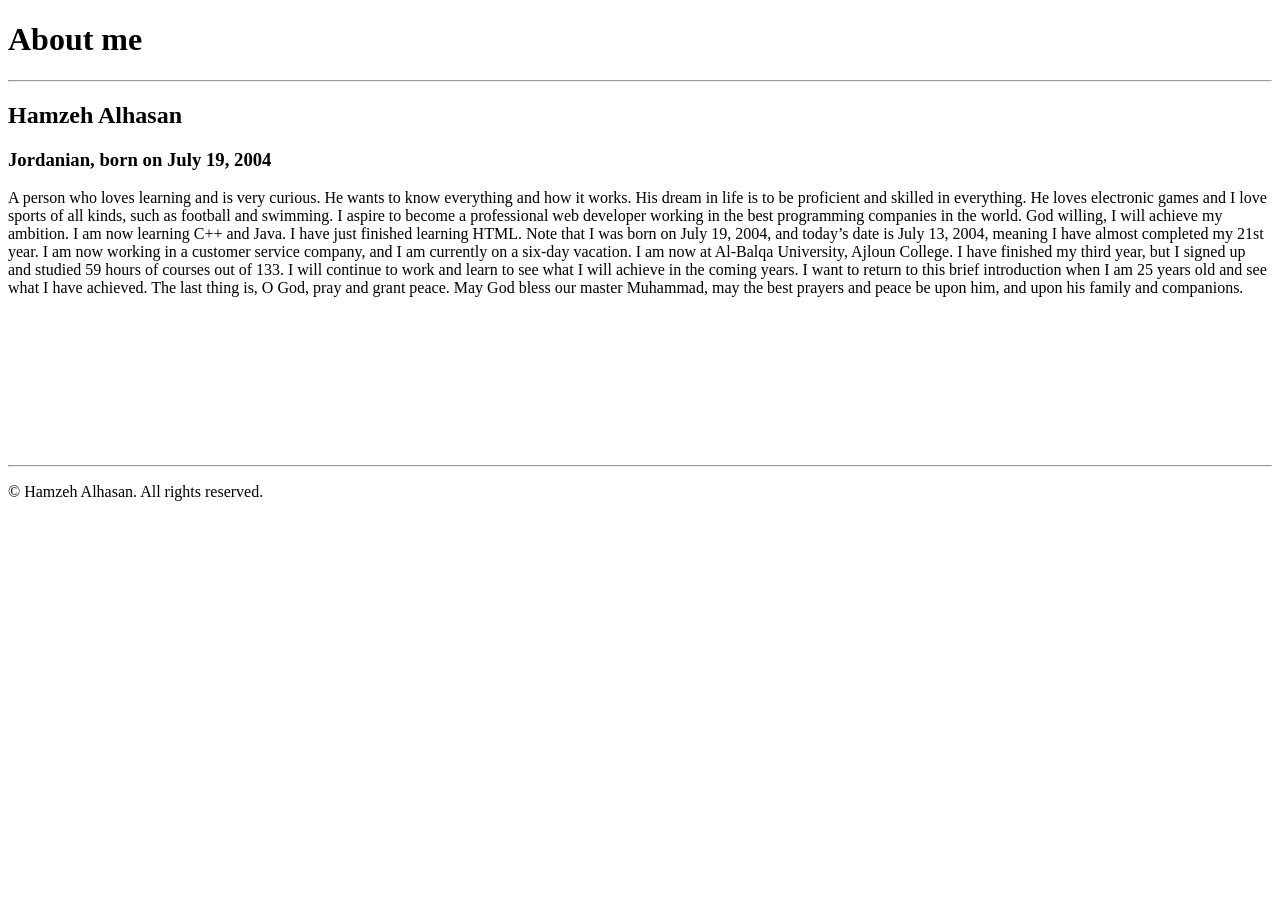
==== aboutMe.html @ 76123468 "Add files via upload" ====
<!DOCTYPE html>
<html lang="en">
<head>
    <meta charset="UTF-8">
    <meta name="viewport" content="width=device-width, initial-scale=1.0">
    <title>About me</title>
</head>
<body>
    <h1>About me</h1>
    <hr>
    <h2>Hamzeh Alhasan</h2>
    <h3>Jordanian, born on July 19, 2004</h3>
    <p>A person who loves learning and is very curious. He wants to know everything and how it works. His dream in life is to be proficient and skilled in everything. He loves electronic games and I love sports of all kinds, such as football and swimming. I aspire to become a professional web developer working in the best programming companies in the world. God willing, I will achieve my ambition. I am now learning C++ and Java. I have just finished learning HTML. Note that I was born on July 19, 2004, and today’s date is July 13, 2004, meaning I have almost completed my 21st year. I am now working in a customer service company, and I am currently on a six-day vacation. I am now at Al-Balqa University, Ajloun College. I have finished my third year, but I signed up and studied 59 hours of courses out of 133. I will continue to work and learn to see what I will achieve in the coming years. I want to return to this brief introduction when I am 25 years old and see what I have achieved. The last thing is, O God, pray and grant peace. May God bless our master Muhammad, may the best prayers and peace be upon him, and upon his family and companions.</p>
<br>
<br>
<br>
<br>
<br>
<br>
<br>
<br>
<hr>
<p>© Hamzeh Alhasan. All rights reserved.</p>
</body>
</html>
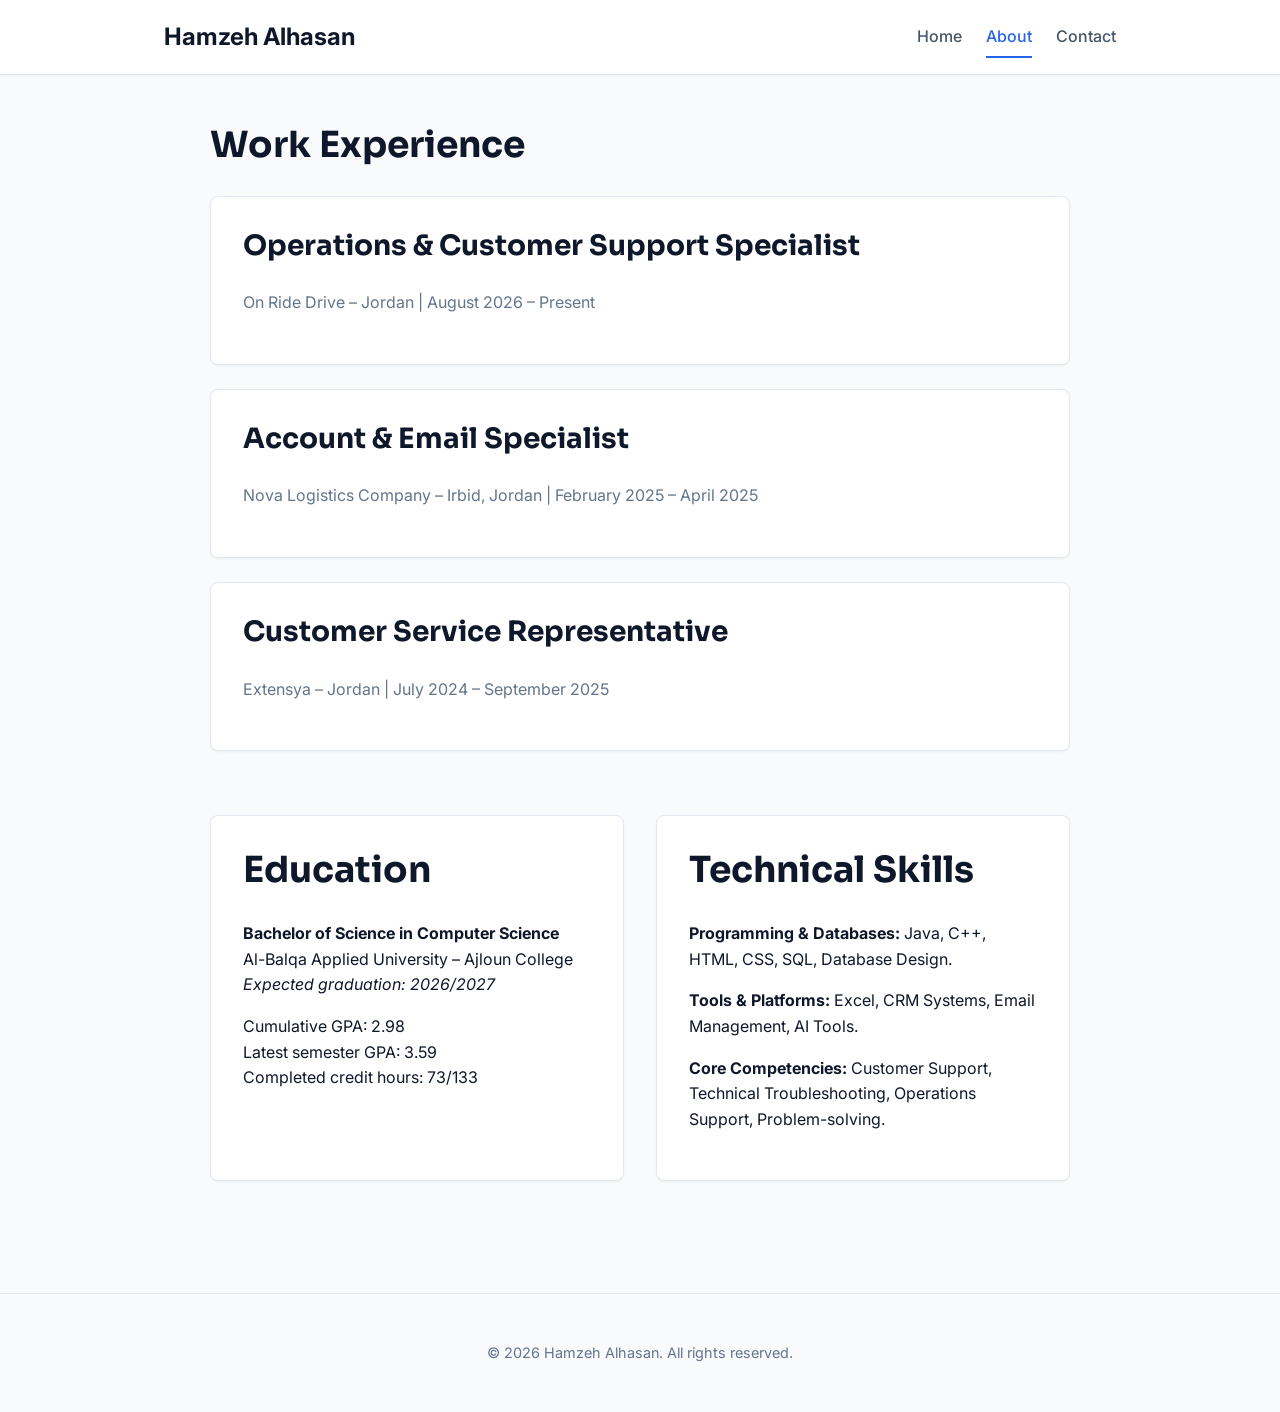
==== commit b025392b: "Publish updated professional portfolio" ====
--- a/aboutMe.html
+++ b/aboutMe.html
@@ -1,25 +1,71 @@
-<!DOCTYPE html>
-<html lang="en">
-<head>
-    <meta charset="UTF-8">
-    <meta name="viewport" content="width=device-width, initial-scale=1.0">
-    <title>About me</title>
-</head>
-<body>
-    <h1>About me</h1>
-    <hr>
-    <h2>Hamzeh Alhasan</h2>
-    <h3>Jordanian, born on July 19, 2004</h3>
-    <p>A person who loves learning and is very curious. He wants to know everything and how it works. His dream in life is to be proficient and skilled in everything. He loves electronic games and I love sports of all kinds, such as football and swimming. I aspire to become a professional web developer working in the best programming companies in the world. God willing, I will achieve my ambition. I am now learning C++ and Java. I have just finished learning HTML. Note that I was born on July 19, 2004, and today’s date is July 13, 2004, meaning I have almost completed my 21st year. I am now working in a customer service company, and I am currently on a six-day vacation. I am now at Al-Balqa University, Ajloun College. I have finished my third year, but I signed up and studied 59 hours of courses out of 133. I will continue to work and learn to see what I will achieve in the coming years. I want to return to this brief introduction when I am 25 years old and see what I have achieved. The last thing is, O God, pray and grant peace. May God bless our master Muhammad, may the best prayers and peace be upon him, and upon his family and companions.</p>
-<br>
-<br>
-<br>
-<br>
-<br>
-<br>
-<br>
-<br>
-<hr>
-<p>© Hamzeh Alhasan. All rights reserved.</p>
-</body>
-</html>+<!DOCTYPE html>
+<html lang="en">
+<head>
+    <meta charset="UTF-8">
+    <meta name="viewport" content="width=device-width, initial-scale=1.0">
+    <title>About | Hamzeh Alhasan</title>
+    <link href="https://fonts.googleapis.com/css2?family=Inter:wght@400;500;700&family=Sora:wght@600;700&display=swap" rel="stylesheet">
+    <link rel="stylesheet" href="./css/style.css">
+</head>
+<body>
+
+    <header class="site-header">
+        <div class="container nav-inner">
+            <a class="wordmark" href="./index.html">Hamzeh Alhasan</a>
+            <nav class="site-nav">
+                <a href="./index.html">Home</a>
+                <a href="./aboutMe.html" style="color: var(--accent);">About</a>
+                <a href="./contact.html">Contact</a>
+            </nav>
+        </div>
+    </header>
+
+    <main class="container" style="padding: 3rem 0;">
+
+        <!-- Experience Section -->
+        <section style="margin-bottom: 4rem;">
+            <h2>Work Experience</h2>
+            <div class="card" style="margin-bottom: 1.5rem;">
+                <h3>Operations & Customer Support Specialist</h3>
+                <p style="color: var(--text-muted);">On Ride Drive – Jordan | August 2026 – Present</p>
+            </div>
+            <div class="card" style="margin-bottom: 1.5rem;">
+                <h3>Account & Email Specialist</h3>
+                <p style="color: var(--text-muted);">Nova Logistics Company – Irbid, Jordan | February 2025 – April 2025</p>
+            </div>
+            <div class="card">
+                <h3>Customer Service Representative</h3>
+                <p style="color: var(--text-muted);">Extensya – Jordan | July 2024 – September 2025</p>
+            </div>
+        </section>
+
+        <!-- Education & Skills -->
+        <section class="grid-2" style="margin-bottom: 4rem;">
+            <div class="card">
+                <h2>Education</h2>
+                <p><strong>Bachelor of Science in Computer Science</strong><br>
+                Al-Balqa Applied University – Ajloun College<br>
+                <em>Expected graduation: 2026/2027</em></p>
+                <p>Cumulative GPA: 2.98<br>
+                Latest semester GPA: 3.59<br>
+                Completed credit hours: 73/133</p>
+            </div>
+            <div class="card">
+                <h2>Technical Skills</h2>
+                <p><strong>Programming & Databases:</strong> Java, C++, HTML, CSS, SQL, Database Design.</p>
+                <p><strong>Tools & Platforms:</strong> Excel, CRM Systems, Email Management, AI Tools.</p>
+                <p><strong>Core Competencies:</strong> Customer Support, Technical Troubleshooting, Operations Support, Problem-solving.</p>
+            </div>
+        </section>
+
+    </main>
+
+    <footer class="site-footer" style="padding: 2rem 0; text-align: center; color: var(--text-muted); font-size: 0.9rem; border-top: 1px solid var(--border);">
+        <div class="container">
+            <p>© 2026 Hamzeh Alhasan. All rights reserved.</p>
+        </div>
+    </footer>
+
+    <script src="./js/main.js" defer></script>
+</body>
+</html>
--- a/css/style.css
+++ b/css/style.css
@@ -0,0 +1,212 @@
+/* ============================================================
+   Hamzeh Alhasan — Professional Portfolio
+   Design System: Refined Slate & Blue Palette
+   ============================================================ */
+
+:root {
+    --bg: #f8fafc;
+    --surface: #ffffff;
+    --text-primary: #0f172a;
+    --text-secondary: #475569;
+    --text-muted: #64748b;
+    --accent: #2563eb;
+    --accent-hover: #1d4ed8;
+    --border: #e2e8f0;
+    --shadow-sm: 0 1px 2px 0 rgba(0, 0, 0, 0.05);
+    --shadow-md: 0 4px 6px -1px rgba(0, 0, 0, 0.1), 0 2px 4px -1px rgba(0, 0, 0, 0.06);
+    --radius: 8px;
+    --container-max: 1000px;
+    --transition-fast: all 0.2s ease-in-out;
+    --transition-medium: all 0.3s cubic-bezier(0.4, 0, 0.2, 1);
+}
+
+*, *::before, *::after { box-sizing: border-box; }
+
+html { scroll-behavior: smooth; }
+
+body {
+    margin: 0;
+    font-family: 'Inter', -apple-system, BlinkMacSystemFont, "Segoe UI", Roboto, sans-serif;
+    background-color: var(--bg);
+    color: var(--text-primary);
+    line-height: 1.6;
+    display: flex;
+    flex-direction: column;
+    min-height: 100vh;
+}
+
+/* Typography */
+h1, h2, h3, h4 { font-family: 'Sora', sans-serif; color: var(--text-primary); margin-top: 0; line-height: 1.2; }
+h1 { font-size: clamp(2rem, 4vw, 3rem); }
+h2 { font-size: clamp(1.5rem, 3vw, 2.25rem); }
+h3 { font-size: clamp(1.25rem, 2.5vw, 1.75rem); }
+h4 { font-size: 1.125rem; }
+p { margin-bottom: 1rem; }
+a { color: var(--accent); text-decoration: none; transition: var(--transition-fast); }
+a:hover { color: var(--accent-hover); text-decoration: underline; }
+
+/* Layout */
+.container { max-width: var(--container-max); margin: 0 auto; padding: 0 1.5rem; }
+main { flex-grow: 1; }
+
+.section-spacing { padding: 4rem 0; }
+.section-heading { text-align: center; margin-bottom: 3rem; font-size: 2.5rem; }
+
+/* Navigation */
+.site-header { background: var(--surface); border-bottom: 1px solid var(--border); padding: 1rem 0; position: sticky; top: 0; z-index: 100; box-shadow: var(--shadow-sm); }
+.nav-inner { display: flex; justify-content: space-between; align-items: center; flex-wrap: wrap; gap: 1rem; }
+.wordmark { font-weight: 700; font-size: 1.5rem; color: var(--text-primary); }
+.site-nav { display: flex; gap: 1.5rem; align-items: center; }
+.site-nav a { font-weight: 500; color: var(--text-secondary); padding: 0.5rem 0; position: relative; }
+.site-nav a:hover, .site-nav a.is-active { color: var(--accent); }
+.site-nav a.is-active::after { content: ''; position: absolute; left: 0; bottom: 0; width: 100%; height: 2px; background: var(--accent); }
+
+/* Buttons */
+.btn { display: inline-flex; align-items: center; justify-content: center; padding: 0.75rem 1.5rem; border-radius: var(--radius); font-weight: 600; cursor: pointer; border: 1px solid transparent; text-align: center; white-space: nowrap; transition: var(--transition-fast); }
+.btn-primary { background: var(--accent); color: white; }
+.btn-primary:hover { background: var(--accent-hover); transform: translateY(-2px); box-shadow: var(--shadow-md); }
+.btn-secondary { background: var(--surface); color: var(--text-primary); border-color: var(--border); }
+.btn-secondary:hover { border-color: var(--accent); transform: translateY(-2px); box-shadow: var(--shadow-md); }
+.btn-sm { padding: 0.5rem 1rem; font-size: 0.9rem; }
+
+/* Cards */
+.card { background: var(--surface); border: 1px solid var(--border); border-radius: var(--radius); padding: 2rem; box-shadow: var(--shadow-sm); transition: var(--transition-medium); }
+.card:hover { box-shadow: var(--shadow-md); transform: translateY(-5px); }
+
+/* Hero Section Specific */
+.hero {
+    padding: 6rem 0;
+    text-align: center;
+}
+.hero h1 { font-size: clamp(2.5rem, 5vw, 4rem); margin-bottom: 1rem; }
+.hero p { font-size: clamp(1rem, 2vw, 1.25rem); color: var(--text-secondary); max-width: 800px; margin: 0 auto 2rem; }
+.hero-buttons { display: flex; gap: 1.5rem; justify-content: center; margin-top: 2.5rem; flex-wrap: wrap; }
+
+/* Grid Layouts */
+.grid-2, .grid-3 { display: grid; gap: 2rem; }
+.grid-2 { grid-template-columns: repeat(auto-fit, minmax(300px, 1fr)); }
+.grid-3 { grid-template-columns: repeat(auto-fit, minmax(280px, 1fr)); }
+
+/* About Me specific */
+.profile-image-container { text-align: center; margin-bottom: 3rem; }
+.profile-image { width: 180px; height: 180px; border-radius: 50%; object-fit: cover; border: 4px solid var(--accent); box-shadow: var(--shadow-md); }
+.prose-content { max-width: 750px; margin: 0 auto; }
+.prose-content h2 { margin-top: 3rem; margin-bottom: 1.5rem; }
+.experience-item { margin-bottom: 2rem; padding-bottom: 1.5rem; border-bottom: 1px dashed var(--border); }
+.experience-item:last-child { border-bottom: none; margin-bottom: 0; padding-bottom: 0; }
+
+/* Certifications & Recognition specific */
+.cert-card {
+    text-align: center;
+    padding: 1.5rem;
+    display: flex;
+    flex-direction: column;
+}
+.cert-icon {
+    font-size: 3rem;
+    margin-bottom: 1rem;
+    color: var(--accent);
+}
+.cert-card h3 { font-size: 1.1rem; margin-bottom: 0.5rem; }
+.cert-card p { font-size: 0.9rem; color: var(--text-muted); margin-bottom: 1rem; }
+.cert-card .btn-group {
+    display: flex;
+    gap: 0.5rem;
+    justify-content: center;
+    margin-top: auto;
+}
+
+/* Contact Page specific */
+.contact-info { margin-top: 3rem; }
+.contact-list { list-style: none; padding: 0; margin: 0; }
+.contact-list li { display: flex; align-items: center; gap: 1.25rem; margin-bottom: 1.5rem; font-size: 1.1rem; }
+.contact-list li:last-child { margin-bottom: 0; }
+.contact-list strong { color: var(--text-primary); }
+.contact-icon { font-size: 1.5rem; color: var(--accent); width: 1.5em; text-align: center; }
+
+/* Project Page Specific */
+.project-detail-card {
+    max-width: 900px;
+    margin: 0 auto;
+    text-align: center;
+}
+.project-detail-card img {
+    max-width: 100%;
+    border-radius: var(--radius);
+    margin-bottom: 2rem;
+}
+
+/* CV Fullscreen Page Specific */
+.cv-viewer-card {
+    max-width: 1000px;
+    margin: 0 auto;
+    padding: 2rem;
+    text-align: center;
+}
+.cv-viewer-card embed, .cv-viewer-card img {
+    width: 100%;
+    height: 80vh;
+    border: 1px solid var(--border);
+    border-radius: var(--radius);
+    margin-bottom: 2rem;
+}
+
+/* Location Page Specific */
+.location-card {
+    max-width: 800px;
+    margin: 0 auto;
+    text-align: center;
+}
+.location-card .map-embed {
+    width: 100%;
+    height: 400px;
+    border: 1px solid var(--border);
+    border-radius: var(--radius);
+    margin-top: 2rem;
+}
+
+/* Footer */
+.site-footer { padding: 2rem 0; text-align: center; color: var(--text-muted); font-size: 0.9rem; border-top: 1px solid var(--border); margin-top: auto; }
+
+/* Scroll to top button */
+.scroll-to-top {
+    position: fixed;
+    bottom: 2rem;
+    right: 2rem;
+    background: var(--accent);
+    color: white;
+    width: 44px;
+    height: 44px;
+    border-radius: 50%;
+    display: flex;
+    align-items: center;
+    justify-content: center;
+    font-size: 1.8rem;
+    box-shadow: var(--shadow-md);
+    transition: var(--transition-fast);
+    opacity: 0;
+    visibility: hidden;
+    cursor: pointer;
+    border: none;
+}
+
+.scroll-to-top.show {
+    opacity: 1;
+    visibility: visible;
+}
+
+.fade-in-element { opacity: 0; transform: translateY(20px); transition: opacity 0.6s ease-out, transform 0.6s ease-out; }
+.fade-in-element.fade-in-visible { opacity: 1; transform: translateY(0); }
+
+/* Responsive Adjustments */
+@media (max-width: 768px) {
+    .nav-inner { flex-direction: column; align-items: flex-start; gap: 0.5rem; }
+    .site-nav { justify-content: center; width: 100%; gap: 1rem; }
+    .hero h1 { font-size: clamp(2rem, 6vw, 3rem); }
+    .hero p { font-size: 1rem; }
+    .hero-buttons { flex-direction: column; align-items: center; }
+    .section-spacing { padding: 3rem 0; }
+    .section-heading { font-size: 2rem; }
+    .grid-2, .grid-3 { grid-template-columns: 1fr; }
+    .card { padding: 1.5rem; }
+}
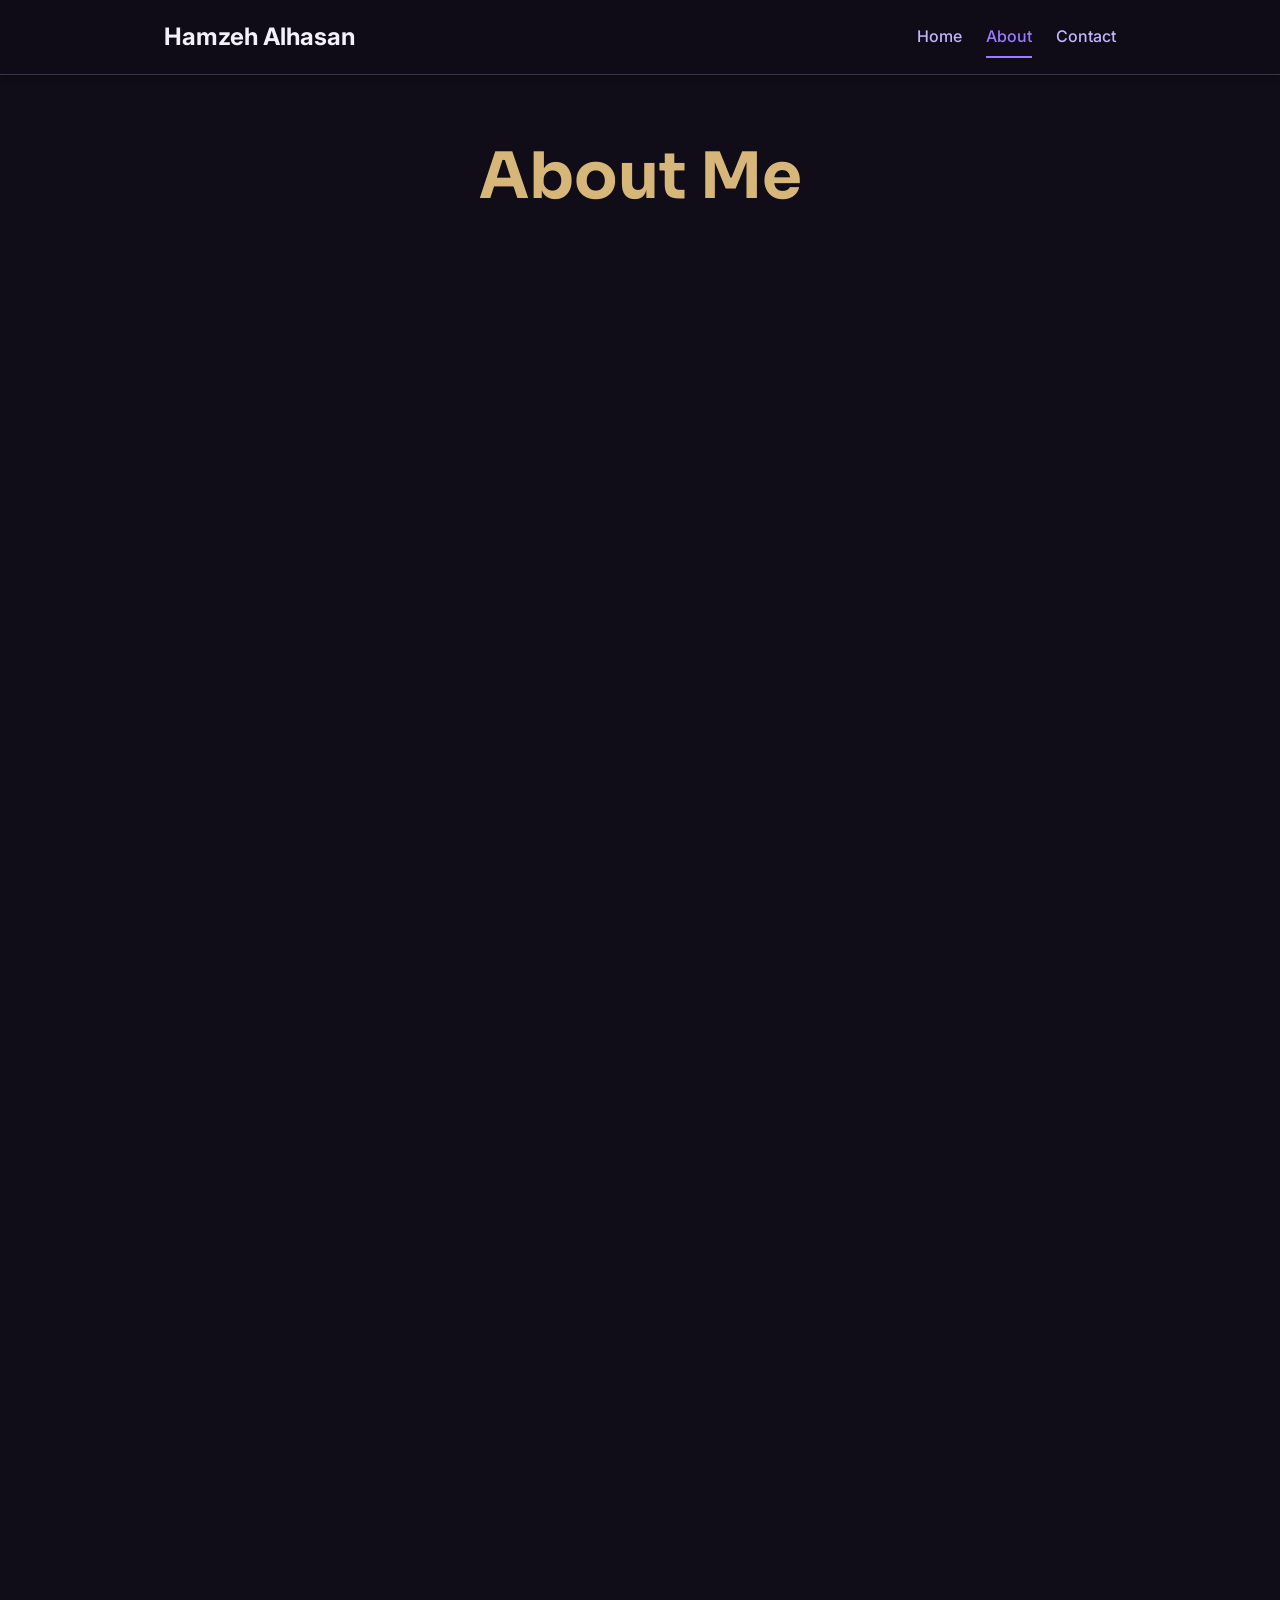
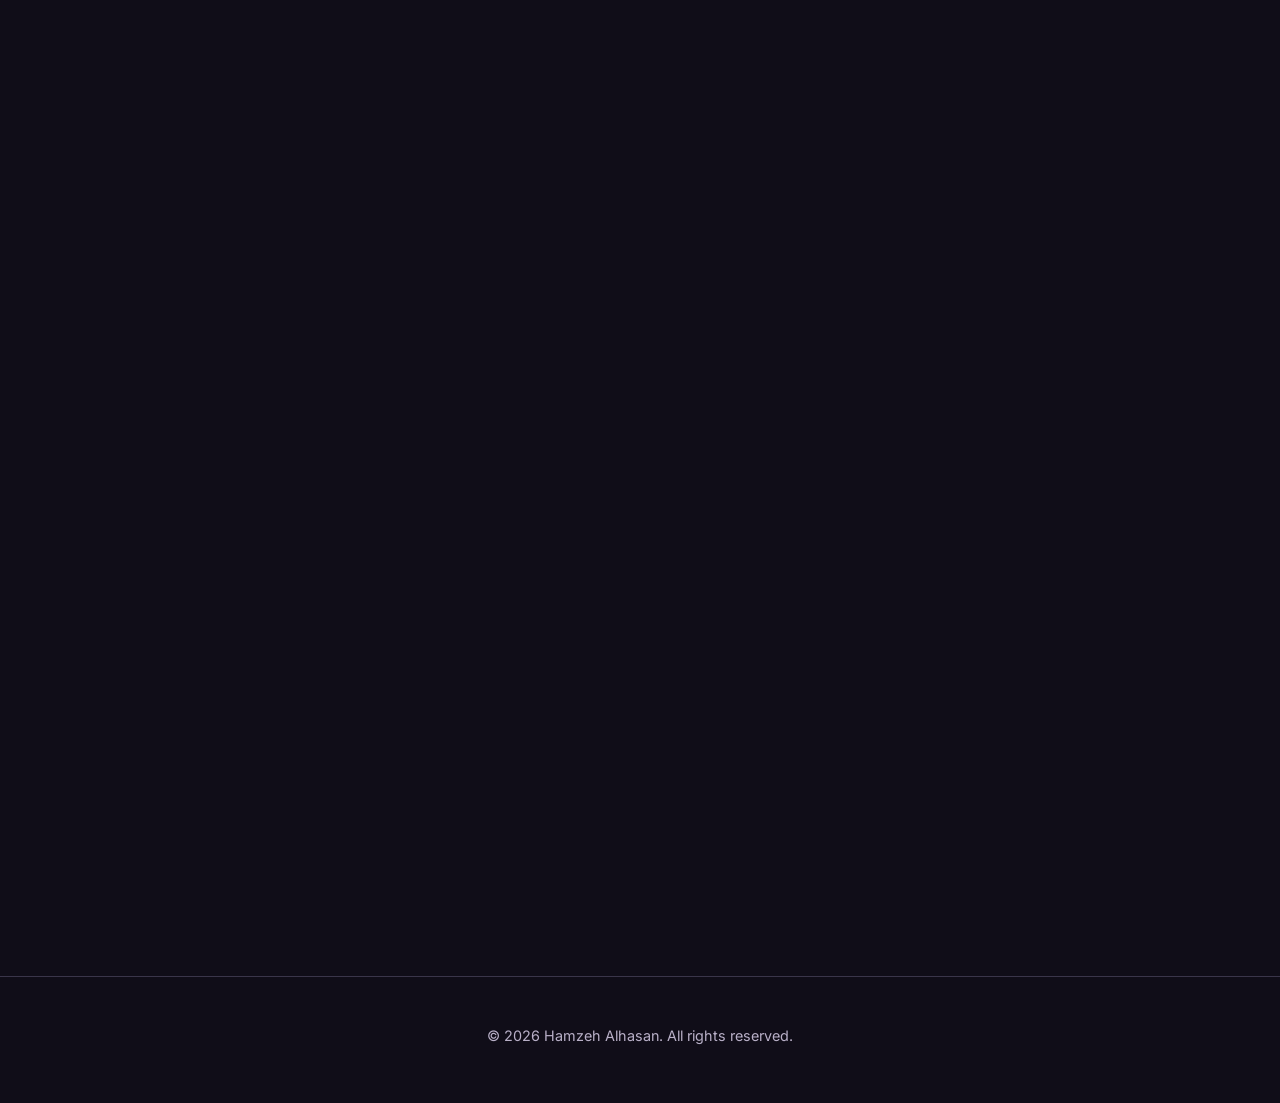
==== commit 44326134: "Implement Portfolio Layout Foundation - Phase 1 - Establish global Dark Purple Luxury theme CSS syst" ====
--- a/aboutMe.html
+++ b/aboutMe.html
@@ -4,6 +4,7 @@
     <meta charset="UTF-8">
     <meta name="viewport" content="width=device-width, initial-scale=1.0">
     <title>About | Hamzeh Alhasan</title>
+    <meta name="description" content="Learn more about Hamzeh Alhasan: his professional background, education, technical skills, and core competencies.">
     <link href="https://fonts.googleapis.com/css2?family=Inter:wght@400;500;700&family=Sora:wght@600;700&display=swap" rel="stylesheet">
     <link rel="stylesheet" href="./css/style.css">
 </head>
@@ -12,55 +13,123 @@
     <header class="site-header">
         <div class="container nav-inner">
             <a class="wordmark" href="./index.html">Hamzeh Alhasan</a>
-            <nav class="site-nav">
+            <nav class="site-nav" aria-label="Main navigation">
                 <a href="./index.html">Home</a>
-                <a href="./aboutMe.html" style="color: var(--accent);">About</a>
+                <a href="./aboutMe.html" class="is-active">About</a>
                 <a href="./contact.html">Contact</a>
             </nav>
         </div>
     </header>
 
-    <main class="container" style="padding: 3rem 0;">
+    <main class="container section-padding">
+        <h1 class="section-heading">About Me</h1>
 
-        <!-- Experience Section -->
-        <section style="margin-bottom: 4rem;">
-            <h2>Work Experience</h2>
-            <div class="card" style="margin-bottom: 1.5rem;">
-                <h3>Operations & Customer Support Specialist</h3>
-                <p style="color: var(--text-muted);">On Ride Drive – Jordan | August 2026 – Present</p>
-            </div>
-            <div class="card" style="margin-bottom: 1.5rem;">
-                <h3>Account & Email Specialist</h3>
-                <p style="color: var(--text-muted);">Nova Logistics Company – Irbid, Jordan | February 2025 – April 2025</p>
-            </div>
-            <div class="card">
-                <h3>Customer Service Representative</h3>
-                <p style="color: var(--text-muted);">Extensya – Jordan | July 2024 – September 2025</p>
+        <p class="about-intro text-secondary fade-in-element">
+            I'm a Computer Science student at Al-Balqa Applied University with practical experience in customer support, technical operations, and logistics. I'm passionate about technology, continuous learning, and developing my skills to contribute to meaningful digital solutions.
+        </p>
+
+        <!-- Work Experience -->
+        <section class="fade-in-element" style="margin-bottom: var(--spacing-xxl);">
+            <h2 style="text-align: center;">Work Experience</h2>
+            <div class="experience-timeline">
+                <div class="experience-item">
+                    <h3>Operations & Customer Support Specialist</h3>
+                    <p class="duration">On Ride Drive – Jordan | August 2026 – Present</p>
+                    <ul class="text-secondary">
+                        <li>Provided comprehensive technical and operational support to customers and drivers.</li>
+                        <li>Managed logistics and addressed service-related inquiries through multiple digital channels.</li>
+                        <li>Contributed to optimizing workflow processes for improved efficiency.</li>
+                    </ul>
+                </div>
+                <div class="experience-item">
+                    <h3>Account & Email Specialist</h3>
+                    <p class="duration">Nova Logistics Company – Irbid, Jordan | February 2025 – April 2025</p>
+                    <ul class="text-secondary">
+                        <li>Handled customer accounts and managed email communications for logistics operations.</li>
+                        <li>Ensured timely and accurate information exchange with clients and partners.</li>
+                        <li>Assisted in resolving account-related issues and maintaining customer satisfaction.</li>
+                    </ul>
+                </div>
+                <div class="experience-item">
+                    <h3>Customer Service Representative</h3>
+                    <p class="duration">Extensya – Jordan | July 2024 – September 2025</p>
+                    <ul class="text-secondary">
+                        <li>Resolved customer inquiries and complaints with efficiency and professionalism.</li>
+                        <li>Provided comprehensive support across various service areas.</li>
+                        <li>Maintained high levels of customer satisfaction and adherence to service standards.</li>
+                    </ul>
+                </div>
             </div>
         </section>
 
         <!-- Education & Skills -->
-        <section class="grid-2" style="margin-bottom: 4rem;">
-            <div class="card">
+        <section class="grid-2 fade-in-element">
+            <div class="card education-section">
                 <h2>Education</h2>
-                <p><strong>Bachelor of Science in Computer Science</strong><br>
-                Al-Balqa Applied University – Ajloun College<br>
-                <em>Expected graduation: 2026/2027</em></p>
-                <p>Cumulative GPA: 2.98<br>
-                Latest semester GPA: 3.59<br>
-                Completed credit hours: 73/133</p>
+                <p>
+                    <strong>Bachelor of Science in Computer Science</strong><br>
+                    Al-Balqa Applied University – Ajloun College<br>
+                    <em>Expected graduation: 2026/2027</em>
+                </p>
+                <p class="text-secondary">
+                    Cumulative GPA: 2.98<br>
+                    Latest semester GPA: 3.59<br>
+                    Completed credit hours: 73/133
+                </p>
+                <h4 style="margin-top: var(--spacing-lg);">Relevant Coursework:</h4>
+                <ul class="text-secondary" style="list-style: none; padding: 0;">
+                    <li>• Database Design & Management</li>
+                    <li>• Java Programming</li>
+                    <li>• Object-Oriented Programming (C++)</li>
+                    <li>• Data Structures & Algorithms</li>
+                    <li>• Computer Networks</li>
+                    <li>• Discrete Mathematics</li>
+                </ul>
             </div>
-            <div class="card">
-                <h2>Technical Skills</h2>
-                <p><strong>Programming & Databases:</strong> Java, C++, HTML, CSS, SQL, Database Design.</p>
-                <p><strong>Tools & Platforms:</strong> Excel, CRM Systems, Email Management, AI Tools.</p>
-                <p><strong>Core Competencies:</strong> Customer Support, Technical Troubleshooting, Operations Support, Problem-solving.</p>
+
+            <div class="card skills-section">
+                <h2>Skills & Competencies</h2>
+
+                <div class="skill-category">
+                    <h3>Programming & Databases</h3>
+                    <ul class="skill-list">
+                        <li>Java</li>
+                        <li>C++</li>
+                        <li>HTML</li>
+                        <li>CSS</li>
+                        <li>SQL</li>
+                        <li>Database Design & Management</li>
+                    </ul>
+                </div>
+
+                <div class="skill-category">
+                    <h3>Tools & Platforms</h3>
+                    <ul class="skill-list">
+                        <li>Microsoft Excel</li>
+                        <li>CRM Systems</li>
+                        <li>Email Management</li>
+                        <li>Data Entry</li>
+                        <li>AI Tools</li>
+                    </ul>
+                </div>
+
+                <div class="skill-category">
+                    <h3>Core Competencies</h3>
+                    <ul class="skill-list">
+                        <li>Customer Support</li>
+                        <li>Technical Troubleshooting</li>
+                        <li>Operations Support</li>
+                        <li>Communication</li>
+                        <li>Complaint Management</li>
+                        <li>Problem-solving</li>
+                        <li>Workflow Optimization</li>
+                    </ul>
+                </div>
             </div>
         </section>
-
     </main>
 
-    <footer class="site-footer" style="padding: 2rem 0; text-align: center; color: var(--text-muted); font-size: 0.9rem; border-top: 1px solid var(--border);">
+    <footer class="site-footer">
         <div class="container">
             <p>© 2026 Hamzeh Alhasan. All rights reserved.</p>
         </div>
--- a/css/style.css
+++ b/css/style.css
@@ -1,23 +1,33 @@
 /* ============================================================
    Hamzeh Alhasan — Professional Portfolio
-   Design System: Refined Slate & Blue Palette
+   Theme: Dark Purple Luxury
    ============================================================ */
 
 :root {
-    --bg: #f8fafc;
-    --surface: #ffffff;
-    --text-primary: #0f172a;
-    --text-secondary: #475569;
-    --text-muted: #64748b;
-    --accent: #2563eb;
-    --accent-hover: #1d4ed8;
-    --border: #e2e8f0;
-    --shadow-sm: 0 1px 2px 0 rgba(0, 0, 0, 0.05);
-    --shadow-md: 0 4px 6px -1px rgba(0, 0, 0, 0.1), 0 2px 4px -1px rgba(0, 0, 0, 0.06);
+    /* Color Palette */
+    --bg: #100D18;
+    --card: #1B1726;
+    --surface: #241F31;
+    --primary: #9B7BFF;
+    --primary-hover: #B49AFF;
+    --secondary: #C4B5FD;
+    --gold: #D6B779;
+    --text-primary: #F4F0FA;
+    --text-secondary: #C4B5FD;
+    --text-muted: #B9B0C8;
+    --border: #3A354A;
+
     --radius: 8px;
-    --container-max: 1000px;
-    --transition-fast: all 0.2s ease-in-out;
-    --transition-medium: all 0.3s cubic-bezier(0.4, 0, 0.2, 1);
+    --shadow-sm: 0 4px 6px -1px rgba(0, 0, 0, 0.3);
+    --shadow-md: 0 10px 15px -3px rgba(0, 0, 0, 0.4);
+    --transition: all 0.3s ease;
+
+    --spacing-xs: 0.5rem;   /* 8px */
+    --spacing-sm: 1rem;     /* 16px */
+    --spacing-md: 1.5rem;   /* 24px */
+    --spacing-lg: 2rem;     /* 32px */
+    --spacing-xl: 3rem;     /* 48px */
+    --spacing-xxl: 4rem;    /* 64px */
 }
 
 *, *::before, *::after { box-sizing: border-box; }
@@ -26,7 +36,7 @@
 
 body {
     margin: 0;
-    font-family: 'Inter', -apple-system, BlinkMacSystemFont, "Segoe UI", Roboto, sans-serif;
+    font-family: 'Inter', system-ui, sans-serif;
     background-color: var(--bg);
     color: var(--text-primary);
     line-height: 1.6;
@@ -36,93 +46,145 @@
 }
 
 /* Typography */
-h1, h2, h3, h4 { font-family: 'Sora', sans-serif; color: var(--text-primary); margin-top: 0; line-height: 1.2; }
-h1 { font-size: clamp(2rem, 4vw, 3rem); }
-h2 { font-size: clamp(1.5rem, 3vw, 2.25rem); }
-h3 { font-size: clamp(1.25rem, 2.5vw, 1.75rem); }
-h4 { font-size: 1.125rem; }
-p { margin-bottom: 1rem; }
-a { color: var(--accent); text-decoration: none; transition: var(--transition-fast); }
-a:hover { color: var(--accent-hover); text-decoration: underline; }
+h1, h2, h3, h4, h5, h6 { font-family: 'Sora', sans-serif; color: var(--text-primary); margin-top: 0; line-height: 1.2; }
+h1 { font-size: clamp(2.5rem, 5vw, 4rem); margin-bottom: var(--spacing-md); }
+h2 { font-size: clamp(2rem, 4vw, 3rem); margin-bottom: var(--spacing-lg); }
+h3 { font-size: clamp(1.5rem, 3vw, 2.25rem); margin-bottom: var(--spacing-md); }
+h4 { font-size: clamp(1.25rem, 2.5vw, 1.75rem); margin-bottom: var(--spacing-sm); }
+p { margin-bottom: var(--spacing-md); }
+.text-secondary { color: var(--text-secondary); }
+.text-muted { color: var(--text-muted); }
+
+a { color: var(--primary); text-decoration: none; transition: var(--transition); }
+a:hover { color: var(--primary-hover); text-decoration: underline; }
 
 /* Layout */
-.container { max-width: var(--container-max); margin: 0 auto; padding: 0 1.5rem; }
+.container { max-width: 1000px; margin: 0 auto; padding: 0 var(--spacing-md); }
 main { flex-grow: 1; }
 
-.section-spacing { padding: 4rem 0; }
-.section-heading { text-align: center; margin-bottom: 3rem; font-size: 2.5rem; }
+.section-padding { padding: var(--spacing-xxl) 0; }
+.section-heading { text-align: center; margin-bottom: var(--spacing-xl); color: var(--gold); }
 
 /* Navigation */
-.site-header { background: var(--surface); border-bottom: 1px solid var(--border); padding: 1rem 0; position: sticky; top: 0; z-index: 100; box-shadow: var(--shadow-sm); }
-.nav-inner { display: flex; justify-content: space-between; align-items: center; flex-wrap: wrap; gap: 1rem; }
+.site-header { background: rgba(16, 13, 24, 0.8); backdrop-filter: blur(10px); border-bottom: 1px solid var(--border); padding: var(--spacing-sm) 0; position: sticky; top: 0; z-index: 100; box-shadow: var(--shadow-sm); }
+.nav-inner { display: flex; justify-content: space-between; align-items: center; flex-wrap: wrap; gap: var(--spacing-sm); }
 .wordmark { font-weight: 700; font-size: 1.5rem; color: var(--text-primary); }
-.site-nav { display: flex; gap: 1.5rem; align-items: center; }
+.site-nav { display: flex; gap: var(--spacing-md); align-items: center; }
 .site-nav a { font-weight: 500; color: var(--text-secondary); padding: 0.5rem 0; position: relative; }
-.site-nav a:hover, .site-nav a.is-active { color: var(--accent); }
-.site-nav a.is-active::after { content: ''; position: absolute; left: 0; bottom: 0; width: 100%; height: 2px; background: var(--accent); }
+.site-nav a:hover, .site-nav a.is-active { color: var(--primary); }
+.site-nav a.is-active::after { content: ''; position: absolute; left: 0; bottom: 0; width: 100%; height: 2px; background: var(--primary); }
 
 /* Buttons */
-.btn { display: inline-flex; align-items: center; justify-content: center; padding: 0.75rem 1.5rem; border-radius: var(--radius); font-weight: 600; cursor: pointer; border: 1px solid transparent; text-align: center; white-space: nowrap; transition: var(--transition-fast); }
-.btn-primary { background: var(--accent); color: white; }
-.btn-primary:hover { background: var(--accent-hover); transform: translateY(-2px); box-shadow: var(--shadow-md); }
+.btn { display: inline-flex; align-items: center; justify-content: center; padding: 0.75rem 1.5rem; border-radius: var(--radius); font-weight: 600; cursor: pointer; border: 1px solid transparent; text-align: center; white-space: nowrap; transition: var(--transition); }
+.btn-primary { background: var(--primary); color: var(--bg); }
+.btn-primary:hover { background: var(--primary-hover); transform: translateY(-2px); box-shadow: var(--shadow-md); }
 .btn-secondary { background: var(--surface); color: var(--text-primary); border-color: var(--border); }
-.btn-secondary:hover { border-color: var(--accent); transform: translateY(-2px); box-shadow: var(--shadow-md); }
+.btn-secondary:hover { border-color: var(--primary); transform: translateY(-2px); box-shadow: var(--shadow-md); }
 .btn-sm { padding: 0.5rem 1rem; font-size: 0.9rem; }
 
 /* Cards */
-.card { background: var(--surface); border: 1px solid var(--border); border-radius: var(--radius); padding: 2rem; box-shadow: var(--shadow-sm); transition: var(--transition-medium); }
-.card:hover { box-shadow: var(--shadow-md); transform: translateY(-5px); }
+.card { background: var(--card); border: 1px solid var(--border); border-radius: var(--radius); padding: var(--spacing-xl); box-shadow: var(--shadow-sm); transition: var(--transition); }
+.card:hover { border-color: var(--primary); transform: translateY(-3px); box-shadow: var(--shadow-md); }
 
 /* Hero Section Specific */
-.hero {
-    padding: 6rem 0;
-    text-align: center;
-}
-.hero h1 { font-size: clamp(2.5rem, 5vw, 4rem); margin-bottom: 1rem; }
-.hero p { font-size: clamp(1rem, 2vw, 1.25rem); color: var(--text-secondary); max-width: 800px; margin: 0 auto 2rem; }
-.hero-buttons { display: flex; gap: 1.5rem; justify-content: center; margin-top: 2.5rem; flex-wrap: wrap; }
+.hero-section { padding: var(--spacing-xxl) 0; }
+.hero-content { text-align: center; }
+.hero-content h1 { font-size: clamp(2.5rem, 6vw, 4.5rem); margin-bottom: var(--spacing-sm); line-height: 1.1; color: var(--primary); }
+.hero-content .subtitle { font-size: clamp(1rem, 2.5vw, 1.5rem); color: var(--text-secondary); margin-bottom: var(--spacing-lg); max-width: 800px; margin-left: auto; margin-right: auto; }
+.hero-content .intro-label { font-size: 1rem; color: var(--gold); margin-bottom: var(--spacing-xs); text-transform: uppercase; letter-spacing: 0.1em; display: block; }
+.hero-buttons { display: flex; gap: var(--spacing-md); justify-content: center; margin-top: var(--spacing-xl); flex-wrap: wrap; }
+
+.hero-visual {
+    display: flex;
+    justify-content: center;
+    align-items: center;
+    height: 100%; /* Adjust as needed */
+}
+
+.ha-monogram {
+    font-family: 'Sora', sans-serif;
+    font-size: clamp(6rem, 20vw, 12rem);
+    font-weight: 700;
+    color: var(--surface);
+    text-shadow: 0 0 20px var(--primary), 0 0 40px var(--secondary);
+    opacity: 0.3;
+}
 
 /* Grid Layouts */
-.grid-2, .grid-3 { display: grid; gap: 2rem; }
-.grid-2 { grid-template-columns: repeat(auto-fit, minmax(300px, 1fr)); }
-.grid-3 { grid-template-columns: repeat(auto-fit, minmax(280px, 1fr)); }
+.grid-2 { display: grid; grid-template-columns: repeat(auto-fit, minmax(300px, 1fr)); gap: var(--spacing-lg); }
+.grid-3 { display: grid; grid-template-columns: repeat(auto-fit, minmax(250px, 1fr)); gap: var(--spacing-lg); }
 
 /* About Me specific */
-.profile-image-container { text-align: center; margin-bottom: 3rem; }
-.profile-image { width: 180px; height: 180px; border-radius: 50%; object-fit: cover; border: 4px solid var(--accent); box-shadow: var(--shadow-md); }
-.prose-content { max-width: 750px; margin: 0 auto; }
-.prose-content h2 { margin-top: 3rem; margin-bottom: 1.5rem; }
-.experience-item { margin-bottom: 2rem; padding-bottom: 1.5rem; border-bottom: 1px dashed var(--border); }
-.experience-item:last-child { border-bottom: none; margin-bottom: 0; padding-bottom: 0; }
+.about-intro { max-width: 800px; margin: 0 auto var(--spacing-xxl); text-align: center; }
+
+.experience-timeline {
+    position: relative;
+    padding-left: var(--spacing-lg);
+    border-left: 2px solid var(--border);
+    margin-left: var(--spacing-md);
+    margin-bottom: var(--spacing-xxl);
+}
+.experience-item {
+    position: relative;
+    margin-bottom: var(--spacing-xxl);
+    padding: var(--spacing-sm) var(--spacing-md);
+    background: var(--card);
+    border-radius: var(--radius);
+    border: 1px solid var(--border);
+    box-shadow: var(--shadow-sm);
+}
+.experience-item::before {
+    content: '';
+    position: absolute;
+    left: calc(-var(--spacing-lg) - 10px);
+    top: var(--spacing-md);
+    width: 20px;
+    height: 20px;
+    background: var(--primary);
+    border-radius: 50%;
+    border: 3px solid var(--bg);
+    z-index: 1;
+}
+.experience-item h3 { color: var(--primary); margin-bottom: var(--spacing-xs); }
+.experience-item .duration { font-size: 0.9rem; color: var(--text-muted); margin-bottom: var(--spacing-sm); }
+.experience-item ul { list-style: disc; padding-left: var(--spacing-md); margin-bottom: 0; color: var(--text-secondary); }
+.experience-item li { margin-bottom: var(--spacing-xs); }
+
+.skills-section h2, .education-section h2 { margin-bottom: var(--spacing-lg); }
+
+.skill-category { margin-bottom: var(--spacing-xl); }
+.skill-category h3 { color: var(--gold); margin-bottom: var(--spacing-sm); }
+.skill-list { list-style: none; padding: 0; display: flex; flex-wrap: wrap; gap: var(--spacing-sm); }
+.skill-list li { background: var(--surface); color: var(--text-secondary); padding: var(--spacing-xs) var(--spacing-sm); border-radius: var(--radius); font-size: 0.9rem; border: 1px solid var(--border); }
 
 /* Certifications & Recognition specific */
 .cert-card {
     text-align: center;
-    padding: 1.5rem;
+    padding: var(--spacing-md);
     display: flex;
     flex-direction: column;
 }
 .cert-icon {
     font-size: 3rem;
-    margin-bottom: 1rem;
-    color: var(--accent);
-}
-.cert-card h3 { font-size: 1.1rem; margin-bottom: 0.5rem; }
-.cert-card p { font-size: 0.9rem; color: var(--text-muted); margin-bottom: 1rem; }
+    margin-bottom: var(--spacing-sm);
+    color: var(--gold);
+}
+.cert-card h3 { font-size: 1.1rem; margin-bottom: var(--spacing-xs); }
+.cert-card p { font-size: 0.9rem; color: var(--text-muted); margin-bottom: var(--spacing-sm); }
 .cert-card .btn-group {
     display: flex;
-    gap: 0.5rem;
+    gap: var(--spacing-xs);
     justify-content: center;
     margin-top: auto;
 }
 
 /* Contact Page specific */
-.contact-info { margin-top: 3rem; }
-.contact-list { list-style: none; padding: 0; margin: 0; }
-.contact-list li { display: flex; align-items: center; gap: 1.25rem; margin-bottom: 1.5rem; font-size: 1.1rem; }
+.contact-info { max-width: 500px; margin: 0 auto; }
+.contact-list { list-style: none; padding: 0; margin: var(--spacing-xl) 0; }
+.contact-list li { display: flex; align-items: center; gap: var(--spacing-md); margin-bottom: var(--spacing-lg); font-size: 1.1rem; color: var(--text-secondary); }
 .contact-list li:last-child { margin-bottom: 0; }
 .contact-list strong { color: var(--text-primary); }
-.contact-icon { font-size: 1.5rem; color: var(--accent); width: 1.5em; text-align: center; }
+.contact-icon { font-size: 1.8rem; color: var(--primary); width: 1.8em; text-align: center; }
 
 /* Project Page Specific */
 .project-detail-card {
@@ -133,22 +195,31 @@
 .project-detail-card img {
     max-width: 100%;
     border-radius: var(--radius);
-    margin-bottom: 2rem;
+    margin-bottom: var(--spacing-xl);
 }
 
 /* CV Fullscreen Page Specific */
 .cv-viewer-card {
     max-width: 1000px;
     margin: 0 auto;
-    padding: 2rem;
+    padding: var(--spacing-lg);
     text-align: center;
 }
-.cv-viewer-card embed, .cv-viewer-card img {
+.cv-viewer-card embed {
     width: 100%;
     height: 80vh;
     border: 1px solid var(--border);
     border-radius: var(--radius);
-    margin-bottom: 2rem;
+    margin-bottom: var(--spacing-xl);
+}
+.cv-viewer-card img { /* Fallback for embed, if needed */
+    width: 100%;
+    height: auto;
+    max-height: 80vh;
+    object-fit: contain;
+    border: 1px solid var(--border);
+    border-radius: var(--radius);
+    margin-bottom: var(--spacing-xl);
 }
 
 /* Location Page Specific */
@@ -157,37 +228,32 @@
     margin: 0 auto;
     text-align: center;
 }
-.location-card .map-embed {
-    width: 100%;
-    height: 400px;
-    border: 1px solid var(--border);
-    border-radius: var(--radius);
-    margin-top: 2rem;
-}
+.location-map-link { margin-top: var(--spacing-xl); }
 
 /* Footer */
-.site-footer { padding: 2rem 0; text-align: center; color: var(--text-muted); font-size: 0.9rem; border-top: 1px solid var(--border); margin-top: auto; }
+.site-footer { padding: var(--spacing-lg) 0; text-align: center; color: var(--text-muted); font-size: 0.9rem; border-top: 1px solid var(--border); margin-top: auto; }
 
 /* Scroll to top button */
 .scroll-to-top {
     position: fixed;
-    bottom: 2rem;
-    right: 2rem;
-    background: var(--accent);
-    color: white;
-    width: 44px;
-    height: 44px;
+    bottom: var(--spacing-lg);
+    right: var(--spacing-lg);
+    background: var(--primary);
+    color: var(--bg); /* Dark background for text on primary button */
+    width: 48px;
+    height: 48px;
     border-radius: 50%;
     display: flex;
     align-items: center;
     justify-content: center;
-    font-size: 1.8rem;
+    font-size: 2rem;
     box-shadow: var(--shadow-md);
-    transition: var(--transition-fast);
+    transition: var(--transition);
     opacity: 0;
     visibility: hidden;
     cursor: pointer;
     border: none;
+    z-index: 99;
 }
 
 .scroll-to-top.show {
@@ -195,18 +261,45 @@
     visibility: visible;
 }
 
+/* Fade-in Animation */
 .fade-in-element { opacity: 0; transform: translateY(20px); transition: opacity 0.6s ease-out, transform 0.6s ease-out; }
 .fade-in-element.fade-in-visible { opacity: 1; transform: translateY(0); }
 
 /* Responsive Adjustments */
 @media (max-width: 768px) {
-    .nav-inner { flex-direction: column; align-items: flex-start; gap: 0.5rem; }
-    .site-nav { justify-content: center; width: 100%; gap: 1rem; }
-    .hero h1 { font-size: clamp(2rem, 6vw, 3rem); }
-    .hero p { font-size: 1rem; }
-    .hero-buttons { flex-direction: column; align-items: center; }
-    .section-spacing { padding: 3rem 0; }
-    .section-heading { font-size: 2rem; }
-    .grid-2, .grid-3 { grid-template-columns: 1fr; }
-    .card { padding: 1.5rem; }
-}
+    .nav-inner { flex-direction: column; align-items: flex-start; gap: var(--spacing-sm); }
+    .site-nav { justify-content: center; width: 100%; gap: var(--spacing-sm); }
+    .hero-content h1 { font-size: clamp(2rem, 8vw, 3.5rem); }
+    .hero-content .subtitle { font-size: 1rem; }
+    .hero-buttons { flex-direction: column; align-items: center; gap: var(--spacing-sm); }
+    .section-padding { padding: var(--spacing-xl) 0; }
+    h1 { font-size: clamp(2rem, 8vw, 3rem); }
+    h2 { font-size: clamp(1.75rem, 6vw, 2.5rem); }
+    h3 { font-size: clamp(1.25rem, 4vw, 1.75rem); }
+    .card { padding: var(--spacing-md); }
+
+    .experience-timeline {
+        margin-left: 0;
+        padding-left: var(--spacing-md);
+    }
+    .experience-item::before {
+        left: calc(-var(--spacing-md) - 10px);
+    }
+
+    .scroll-to-top {
+        bottom: var(--spacing-md);
+        right: var(--spacing-md);
+    }
+}
+
+@media (min-width: 769px) {
+    .hero-desktop-grid {
+        display: grid;
+        grid-template-columns: 2fr 1fr; /* Content on left, visual on right */
+        align-items: center;
+        gap: var(--spacing-xxl);
+        text-align: left;
+    }
+    .hero-desktop-grid .hero-content { text-align: left; }
+    .hero-desktop-grid .hero-buttons { justify-content: flex-start; }
+}
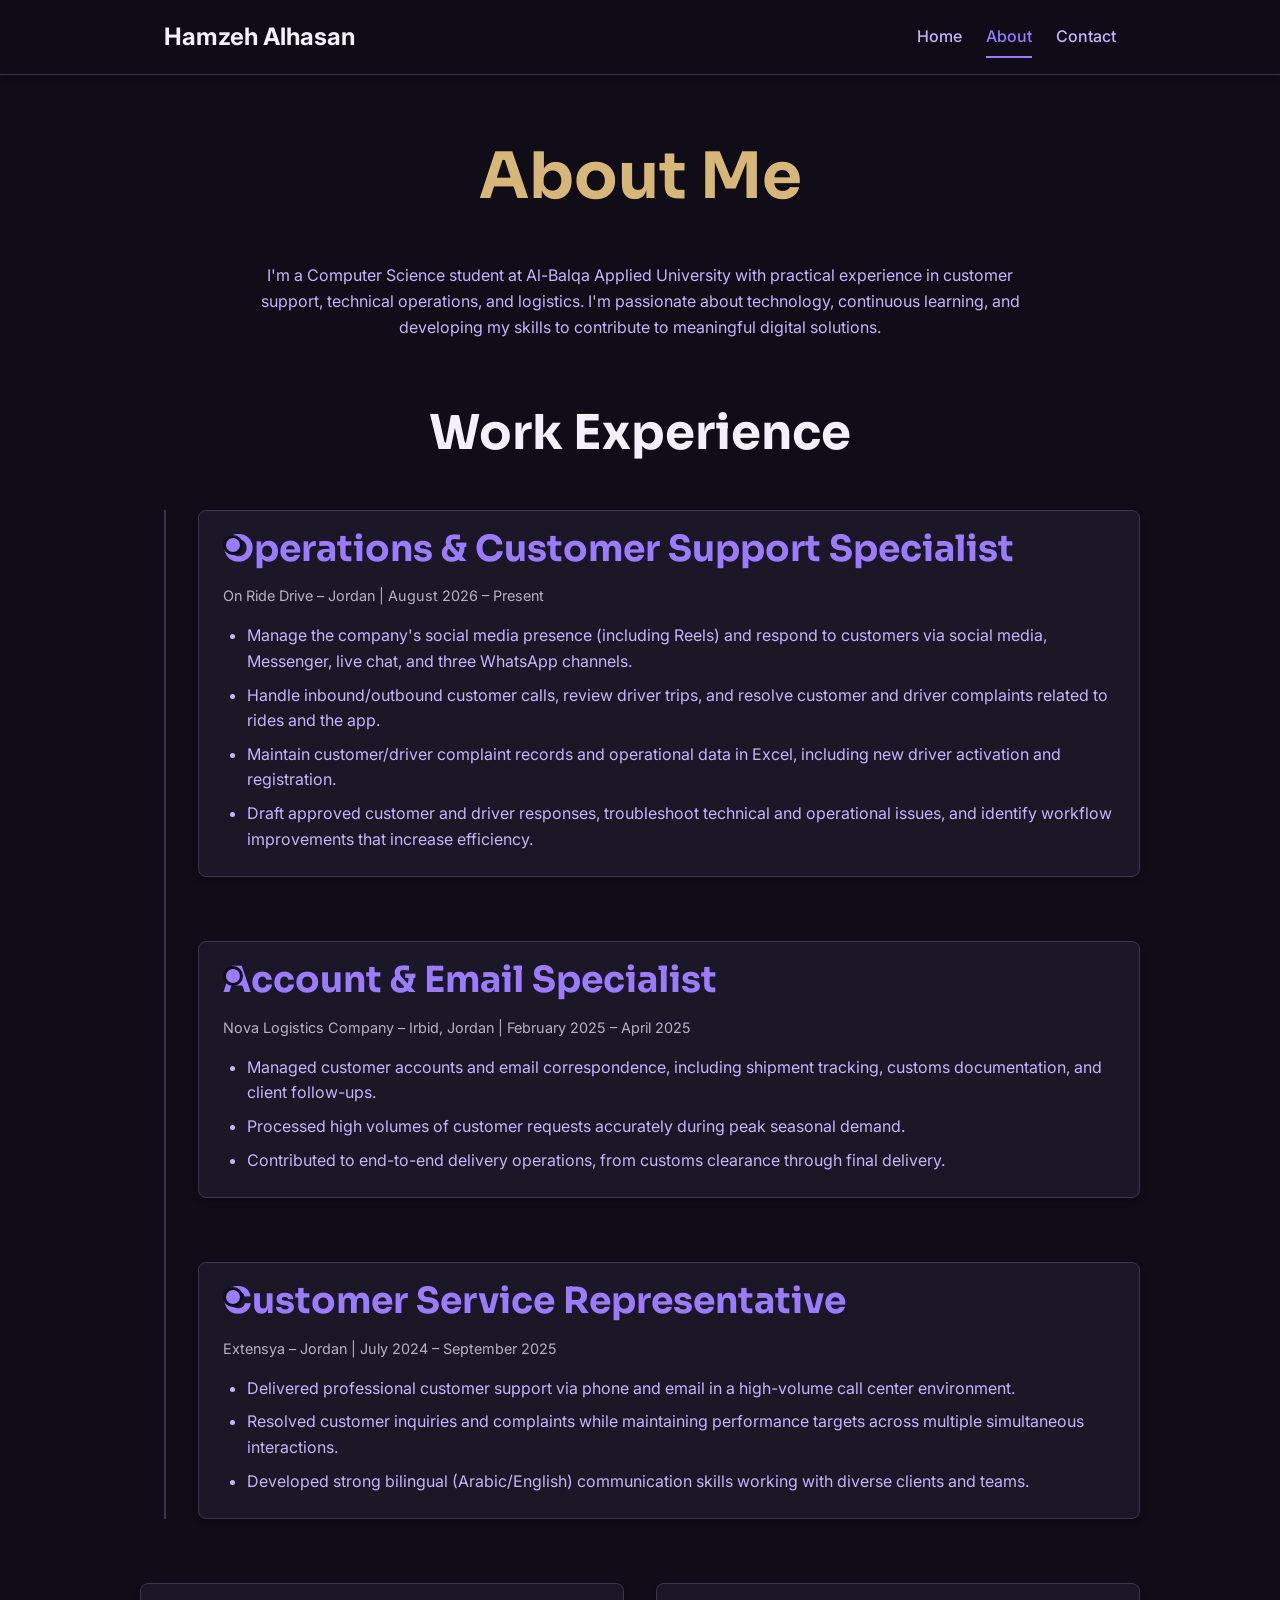
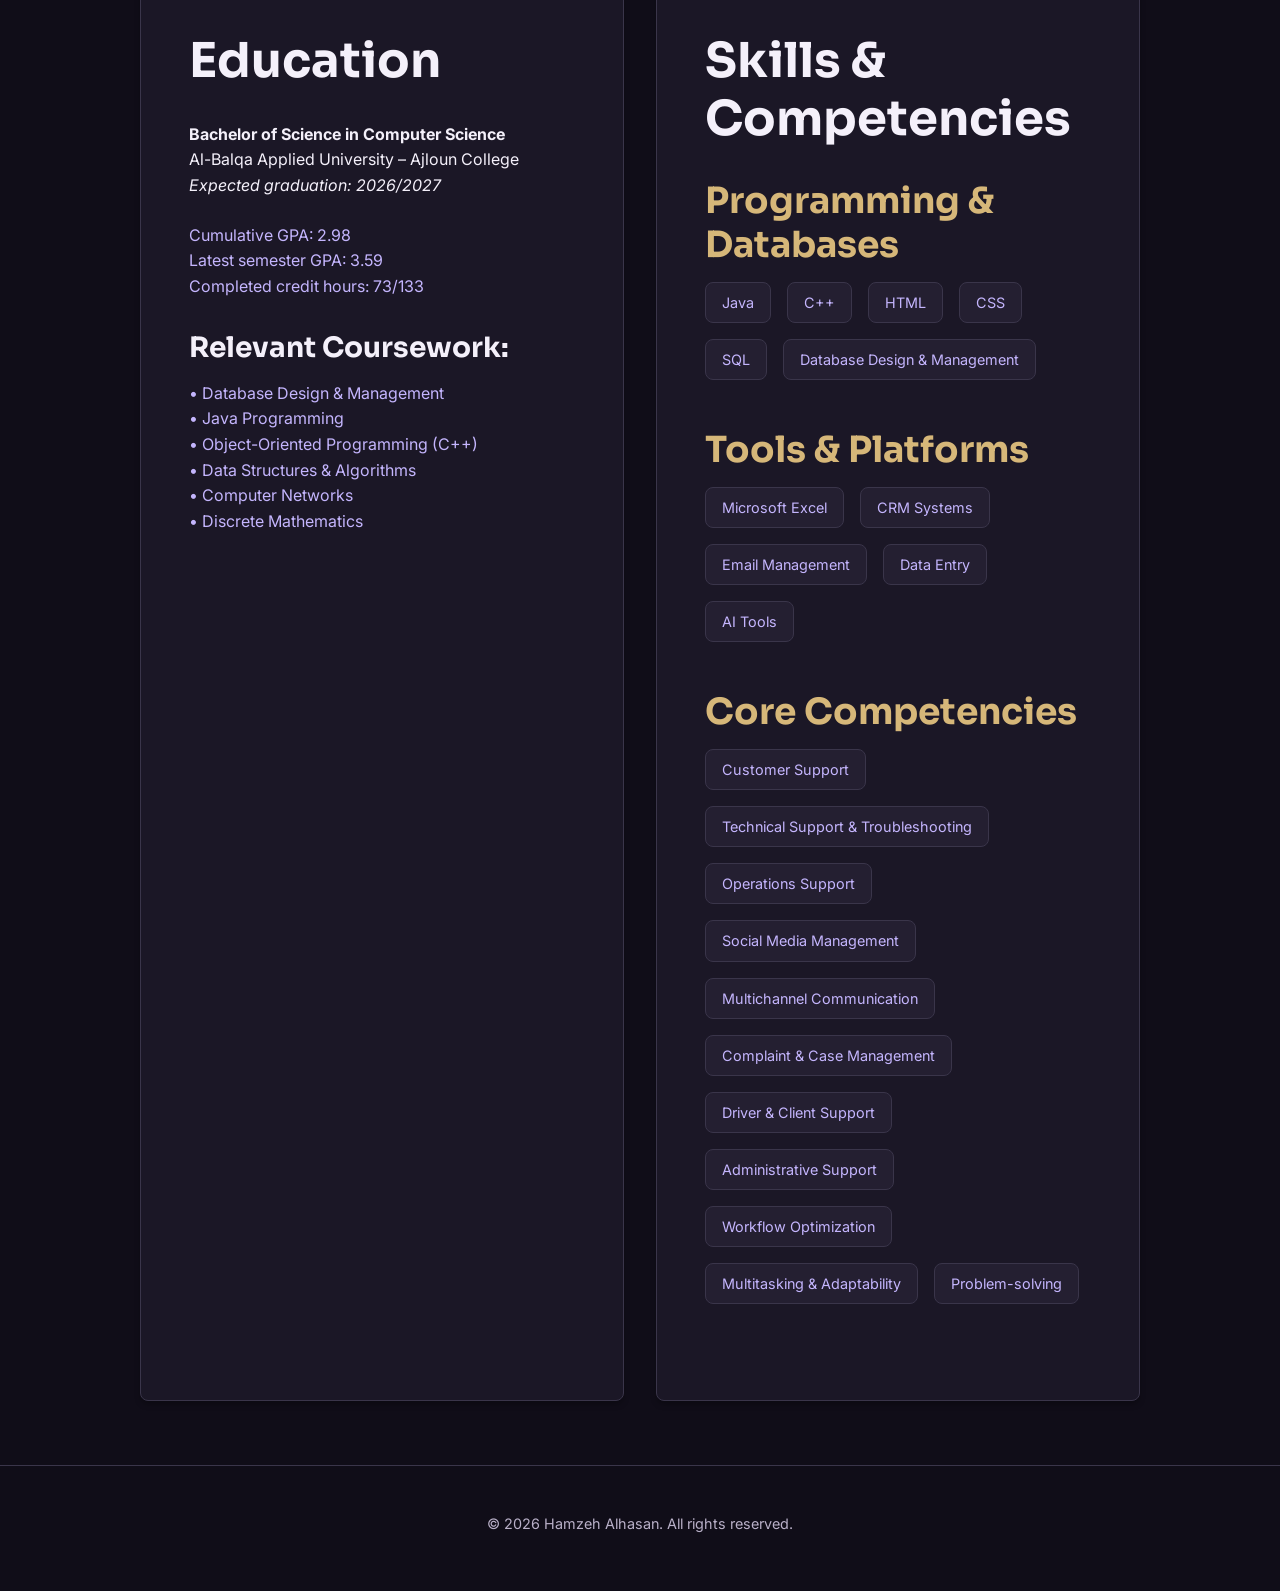
==== commit e184bca4: "Fix Phase 1 issues: animations, navigation, spacing, and CV integration - Fixed fade-in animation sy" ====
--- a/aboutMe.html
+++ b/aboutMe.html
@@ -30,33 +30,34 @@
 
         <!-- Work Experience -->
         <section class="fade-in-element" style="margin-bottom: var(--spacing-xxl);">
-            <h2 style="text-align: center;">Work Experience</h2>
+            <h2 style="text-align: center; margin-bottom: var(--spacing-xl);">Work Experience</h2>
             <div class="experience-timeline">
                 <div class="experience-item">
                     <h3>Operations & Customer Support Specialist</h3>
                     <p class="duration">On Ride Drive – Jordan | August 2026 – Present</p>
                     <ul class="text-secondary">
-                        <li>Provided comprehensive technical and operational support to customers and drivers.</li>
-                        <li>Managed logistics and addressed service-related inquiries through multiple digital channels.</li>
-                        <li>Contributed to optimizing workflow processes for improved efficiency.</li>
+                        <li>Manage the company's social media presence (including Reels) and respond to customers via social media, Messenger, live chat, and three WhatsApp channels.</li>
+                        <li>Handle inbound/outbound customer calls, review driver trips, and resolve customer and driver complaints related to rides and the app.</li>
+                        <li>Maintain customer/driver complaint records and operational data in Excel, including new driver activation and registration.</li>
+                        <li>Draft approved customer and driver responses, troubleshoot technical and operational issues, and identify workflow improvements that increase efficiency.</li>
                     </ul>
                 </div>
                 <div class="experience-item">
                     <h3>Account & Email Specialist</h3>
                     <p class="duration">Nova Logistics Company – Irbid, Jordan | February 2025 – April 2025</p>
                     <ul class="text-secondary">
-                        <li>Handled customer accounts and managed email communications for logistics operations.</li>
-                        <li>Ensured timely and accurate information exchange with clients and partners.</li>
-                        <li>Assisted in resolving account-related issues and maintaining customer satisfaction.</li>
+                        <li>Managed customer accounts and email correspondence, including shipment tracking, customs documentation, and client follow-ups.</li>
+                        <li>Processed high volumes of customer requests accurately during peak seasonal demand.</li>
+                        <li>Contributed to end-to-end delivery operations, from customs clearance through final delivery.</li>
                     </ul>
                 </div>
                 <div class="experience-item">
                     <h3>Customer Service Representative</h3>
                     <p class="duration">Extensya – Jordan | July 2024 – September 2025</p>
                     <ul class="text-secondary">
-                        <li>Resolved customer inquiries and complaints with efficiency and professionalism.</li>
-                        <li>Provided comprehensive support across various service areas.</li>
-                        <li>Maintained high levels of customer satisfaction and adherence to service standards.</li>
+                        <li>Delivered professional customer support via phone and email in a high-volume call center environment.</li>
+                        <li>Resolved customer inquiries and complaints while maintaining performance targets across multiple simultaneous interactions.</li>
+                        <li>Developed strong bilingual (Arabic/English) communication skills working with diverse clients and teams.</li>
                     </ul>
                 </div>
             </div>
@@ -117,12 +118,16 @@
                     <h3>Core Competencies</h3>
                     <ul class="skill-list">
                         <li>Customer Support</li>
-                        <li>Technical Troubleshooting</li>
+                        <li>Technical Support & Troubleshooting</li>
                         <li>Operations Support</li>
-                        <li>Communication</li>
-                        <li>Complaint Management</li>
+                        <li>Social Media Management</li>
+                        <li>Multichannel Communication</li>
+                        <li>Complaint & Case Management</li>
+                        <li>Driver & Client Support</li>
+                        <li>Administrative Support</li>
+                        <li>Workflow Optimization</li>
+                        <li>Multitasking & Adaptability</li>
                         <li>Problem-solving</li>
-                        <li>Workflow Optimization</li>
                     </ul>
                 </div>
             </div>
